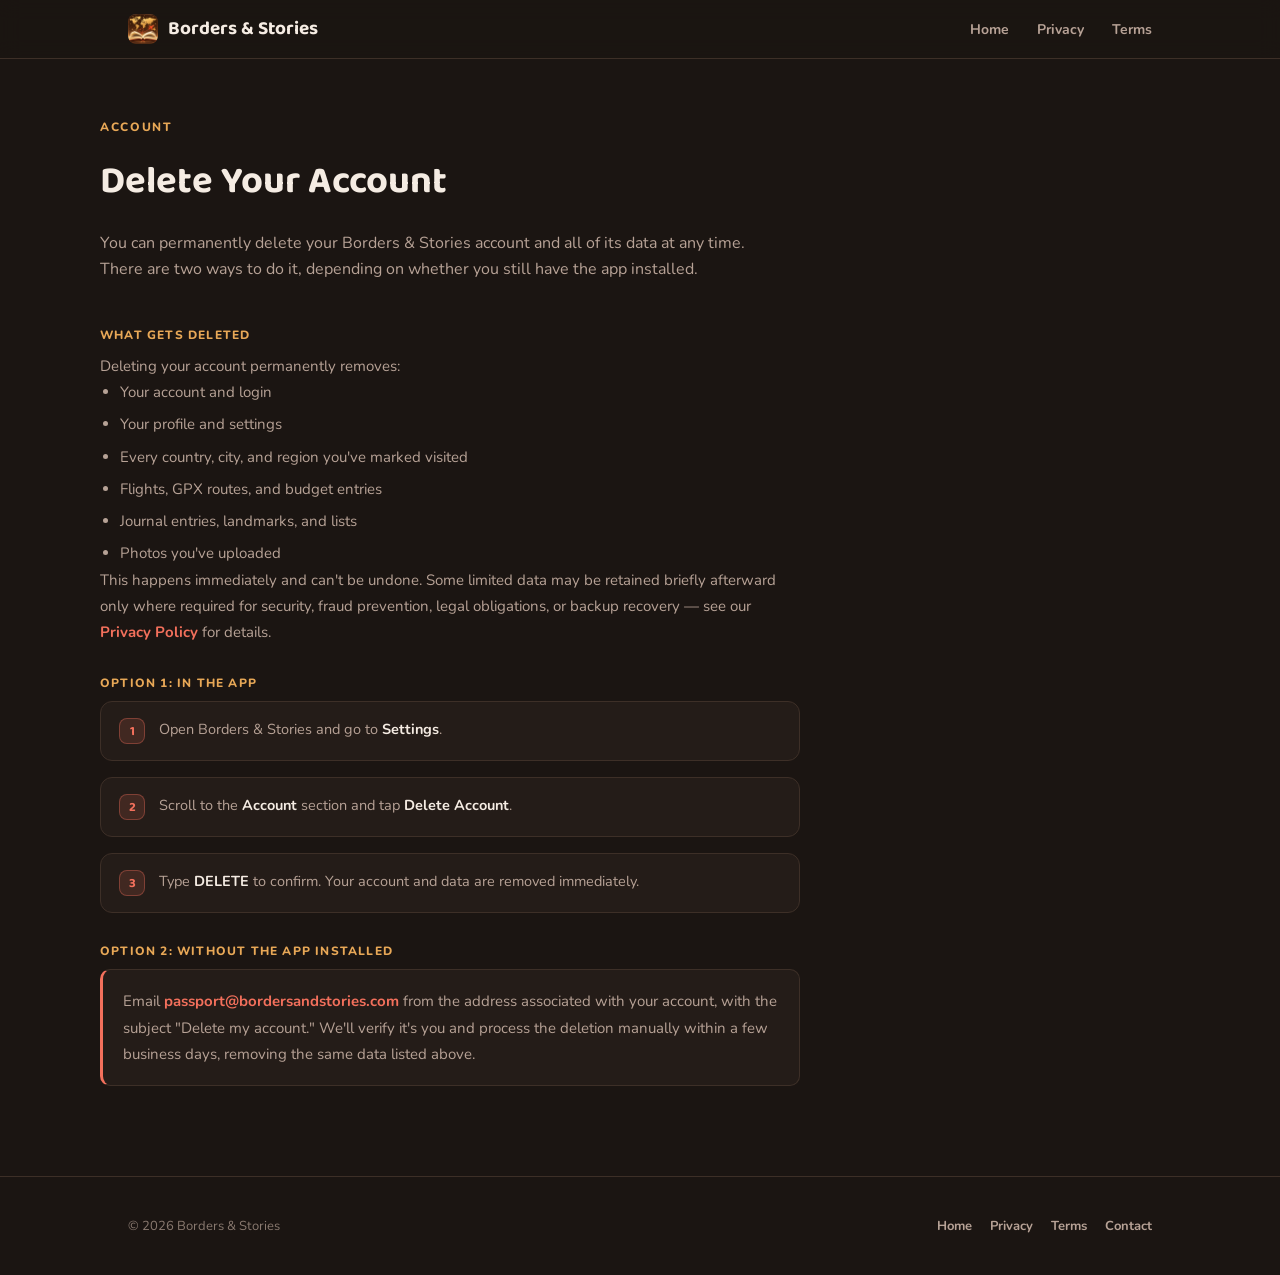
==== delete-account.html @ cf701edd "Borders & Stories website: landing page, privacy policy, terms, account deletion Static site for bor" ====
<!DOCTYPE html>
<html lang="en">
<head>
<meta charset="UTF-8">
<title>Delete Your Account — Borders &amp; Stories</title>
<meta name="viewport" content="width=device-width, initial-scale=1">
<link rel="preconnect" href="https://fonts.googleapis.com">
<link rel="preconnect" href="https://fonts.gstatic.com" crossorigin>
<link href="https://fonts.googleapis.com/css2?family=Baloo+2:wght@500;700;800&family=Nunito:wght@400;600;700;800&display=swap" rel="stylesheet">
<link rel="stylesheet" href="style.css">
</head>
<body>

<nav class="nav">
  <div class="nav-inner">
    <a class="brand" href="index.html"><img src="icon.png" alt=""><span>Borders &amp; Stories</span></a>
    <div class="nav-links">
      <a href="index.html">Home</a>
      <a href="privacy.html">Privacy</a>
      <a href="terms.html">Terms</a>
    </div>
  </div>
</nav>

<main class="doc wrap">
  <div class="doc-header">
    <span class="eyebrow">Account</span>
    <h1>Delete Your Account</h1>
    <p class="doc-intro">You can permanently delete your Borders &amp; Stories account and all of its data at any time. There are two ways to do it, depending on whether you still have the app installed.</p>
  </div>

  <div class="doc-body">
    <div>
      <h2>What gets deleted</h2>
      <p>Deleting your account permanently removes:</p>
      <ul>
        <li>Your account and login</li>
        <li>Your profile and settings</li>
        <li>Every country, city, and region you've marked visited</li>
        <li>Flights, GPX routes, and budget entries</li>
        <li>Journal entries, landmarks, and lists</li>
        <li>Photos you've uploaded</li>
      </ul>
      <p>This happens immediately and can't be undone. Some limited data may be retained briefly afterward only where required for security, fraud prevention, legal obligations, or backup recovery — see our <a href="privacy.html">Privacy Policy</a> for details.</p>
    </div>

    <div>
      <h2>Option 1: In the app</h2>
      <div class="step-list">
        <div class="step">
          <span class="step-num">1</span>
          <p>Open Borders &amp; Stories and go to <strong>Settings</strong>.</p>
        </div>
        <div class="step">
          <span class="step-num">2</span>
          <p>Scroll to the <strong>Account</strong> section and tap <strong>Delete Account</strong>.</p>
        </div>
        <div class="step">
          <span class="step-num">3</span>
          <p>Type <strong>DELETE</strong> to confirm. Your account and data are removed immediately.</p>
        </div>
      </div>
    </div>

    <div>
      <h2>Option 2: Without the app installed</h2>
      <div class="callout">
        <p>Email <a href="mailto:passport@bordersandstories.com?subject=Delete%20my%20account">passport@bordersandstories.com</a> from the address associated with your account, with the subject "Delete my account." We'll verify it's you and process the deletion manually within a few business days, removing the same data listed above.</p>
      </div>
    </div>
  </div>
</main>

<footer>
  <div class="wrap foot-bottom">
    <span>&copy; 2026 Borders &amp; Stories</span>
    <div class="foot-links">
      <a href="index.html">Home</a>
      <a href="privacy.html">Privacy</a>
      <a href="terms.html">Terms</a>
      <a href="mailto:passport@bordersandstories.com">Contact</a>
    </div>
  </div>
</footer>
</body>
</html>
---- style.css ----
:root{
  --bg:#1B1512;
  --surface:#241C18;
  --surface-elevated:#2E2420;
  --border:#3D2F27;
  --text:#F5ECE3;
  --text-muted:#B7A296;
  --text-faint:#8A7A70;
  --coral:#F3705C;
  --amber:#E8A857;
  --terracotta:#B8502F;
  --coral-wash:rgba(243,112,92,0.14);
  --amber-wash:rgba(232,168,87,0.14);
  --terracotta-wash:rgba(184,80,47,0.16);
}

*{box-sizing:border-box;}
html{scroll-behavior:smooth;}
body{
  margin:0;
  background:var(--bg);
  color:var(--text);
  font-family:"Nunito",-apple-system,BlinkMacSystemFont,"Segoe UI",sans-serif;
  -webkit-font-smoothing:antialiased;
}
h1,h2,h3,.display{
  font-family:"Baloo 2","Nunito",sans-serif;
  font-weight:700;
  text-wrap:balance;
  margin:0;
}
p{margin:0;}
a{color:inherit;}
img{max-width:100%;display:block;}

.wrap{max-width:1080px;margin:0 auto;padding:0 28px;}

.eyebrow{
  display:inline-flex;
  align-items:center;
  gap:8px;
  color:var(--amber);
  font-family:"Nunito",sans-serif;
  font-weight:800;
  font-size:12px;
  letter-spacing:0.14em;
  text-transform:uppercase;
}

/* ---------- nav ---------- */
.nav{
  position:sticky;
  top:0;
  z-index:20;
  background:rgba(27,21,18,0.86);
  backdrop-filter:blur(10px);
  border-bottom:1px solid var(--border);
}
.nav-inner{
  max-width:1080px;
  margin:0 auto;
  padding:14px 28px;
  display:flex;
  align-items:center;
  justify-content:space-between;
  gap:16px;
}
.brand{display:flex;align-items:center;gap:10px;font-family:"Baloo 2",sans-serif;font-weight:700;font-size:19px;text-decoration:none;color:var(--text);}
.brand img{width:30px;height:30px;border-radius:8px;}
.nav-links{display:flex;gap:28px;font-weight:700;font-size:14px;color:var(--text-muted);}
.nav-links a{text-decoration:none;color:inherit;}
.nav-links a:hover{color:var(--text);}
@media (max-width:640px){.nav-links{gap:16px;font-size:13px;}}

/* ---------- document layout (privacy / terms / delete-account) ---------- */
.doc{padding:56px 0 90px;}
.doc-header{max-width:70ch;margin-bottom:44px;}
.doc-header h1{font-size:clamp(28px,4vw,38px);margin-top:14px;}
.doc-header .updated{margin-top:10px;color:var(--text-faint);font-size:13px;}
.doc-intro{margin-top:18px;color:var(--text-muted);font-size:16px;line-height:1.65;max-width:65ch;}

.doc-body{display:flex;flex-direction:column;gap:30px;max-width:70ch;}
.doc-body h2{
  font-family:"Nunito",sans-serif;
  font-weight:800;
  font-size:12px;
  letter-spacing:0.1em;
  text-transform:uppercase;
  color:var(--amber);
  margin-bottom:10px;
}
.doc-body p, .doc-body li{color:var(--text-muted);font-size:15px;line-height:1.75;}
.doc-body ul{margin:0;padding-left:20px;display:flex;flex-direction:column;gap:6px;}
.doc-body strong{color:var(--text);}
.doc-body a{color:var(--coral);font-weight:700;text-decoration:none;}
.doc-body a:hover{text-decoration:underline;}

.callout{
  background:var(--surface);
  border:1px solid var(--border);
  border-left:3px solid var(--coral);
  border-radius:10px;
  padding:18px 20px;
}
.callout p + p{margin-top:10px;}

.step-list{display:flex;flex-direction:column;gap:16px;counter-reset:step;}
.step{
  display:flex;
  gap:14px;
  background:var(--surface);
  border:1px solid var(--border);
  border-radius:12px;
  padding:16px 18px;
}
.step-num{
  flex-shrink:0;
  width:26px;
  height:26px;
  border-radius:8px;
  background:var(--coral-wash);
  border:1px solid rgba(243,112,92,0.35);
  color:var(--coral);
  font-family:"Baloo 2",sans-serif;
  font-weight:700;
  font-size:13px;
  display:flex;
  align-items:center;
  justify-content:center;
}
.step p{color:var(--text-muted);font-size:14.5px;line-height:1.6;}
.step strong{color:var(--text);}

/* ---------- footer ---------- */
footer{border-top:1px solid var(--border);padding:40px 0;}
.foot-bottom{
  display:flex;
  flex-wrap:wrap;
  gap:14px;
  align-items:center;
  justify-content:space-between;
  color:var(--text-faint);
  font-size:13px;
}
.foot-links{display:flex;gap:18px;}
.foot-bottom a{color:var(--text-muted);font-weight:700;text-decoration:none;}
.foot-bottom a:hover{color:var(--text);}
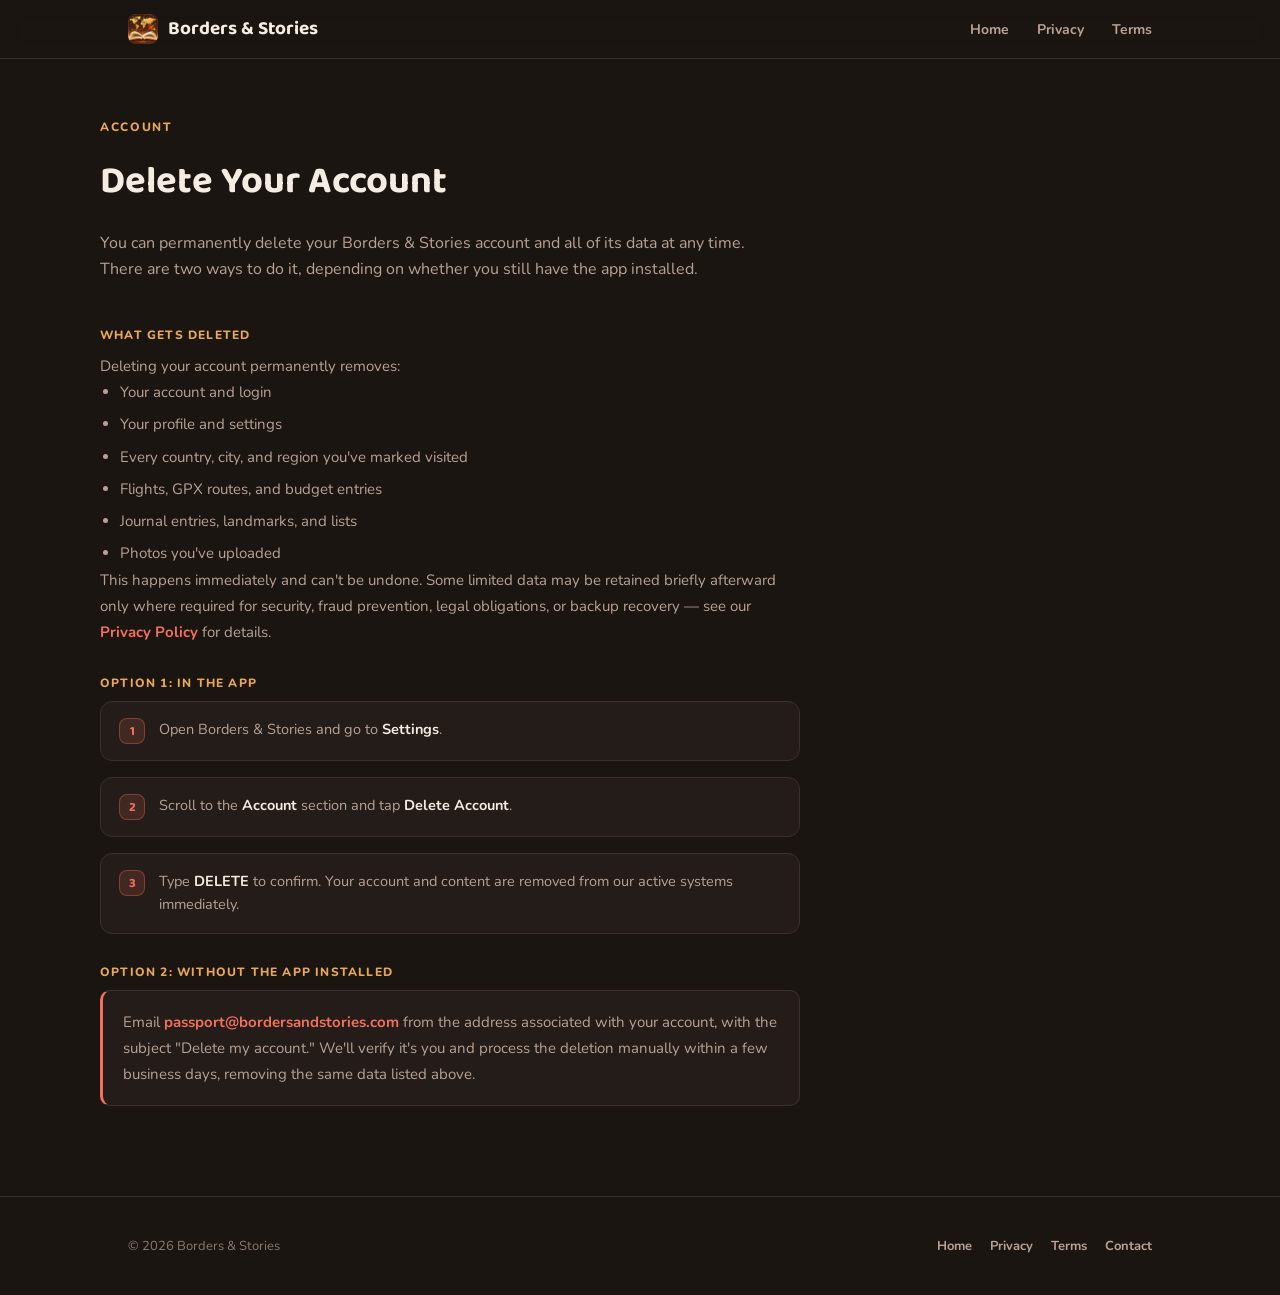
==== commit fb978168: "Revise privacy/terms/delete-account after a fact-checked compliance audit Co-Authored-By: Claude Son" ====
--- a/delete-account.html
+++ b/delete-account.html
@@ -57,7 +57,7 @@
         </div>
         <div class="step">
           <span class="step-num">3</span>
-          <p>Type <strong>DELETE</strong> to confirm. Your account and data are removed immediately.</p>
+          <p>Type <strong>DELETE</strong> to confirm. Your account and content are removed from our active systems immediately.</p>
         </div>
       </div>
     </div>
